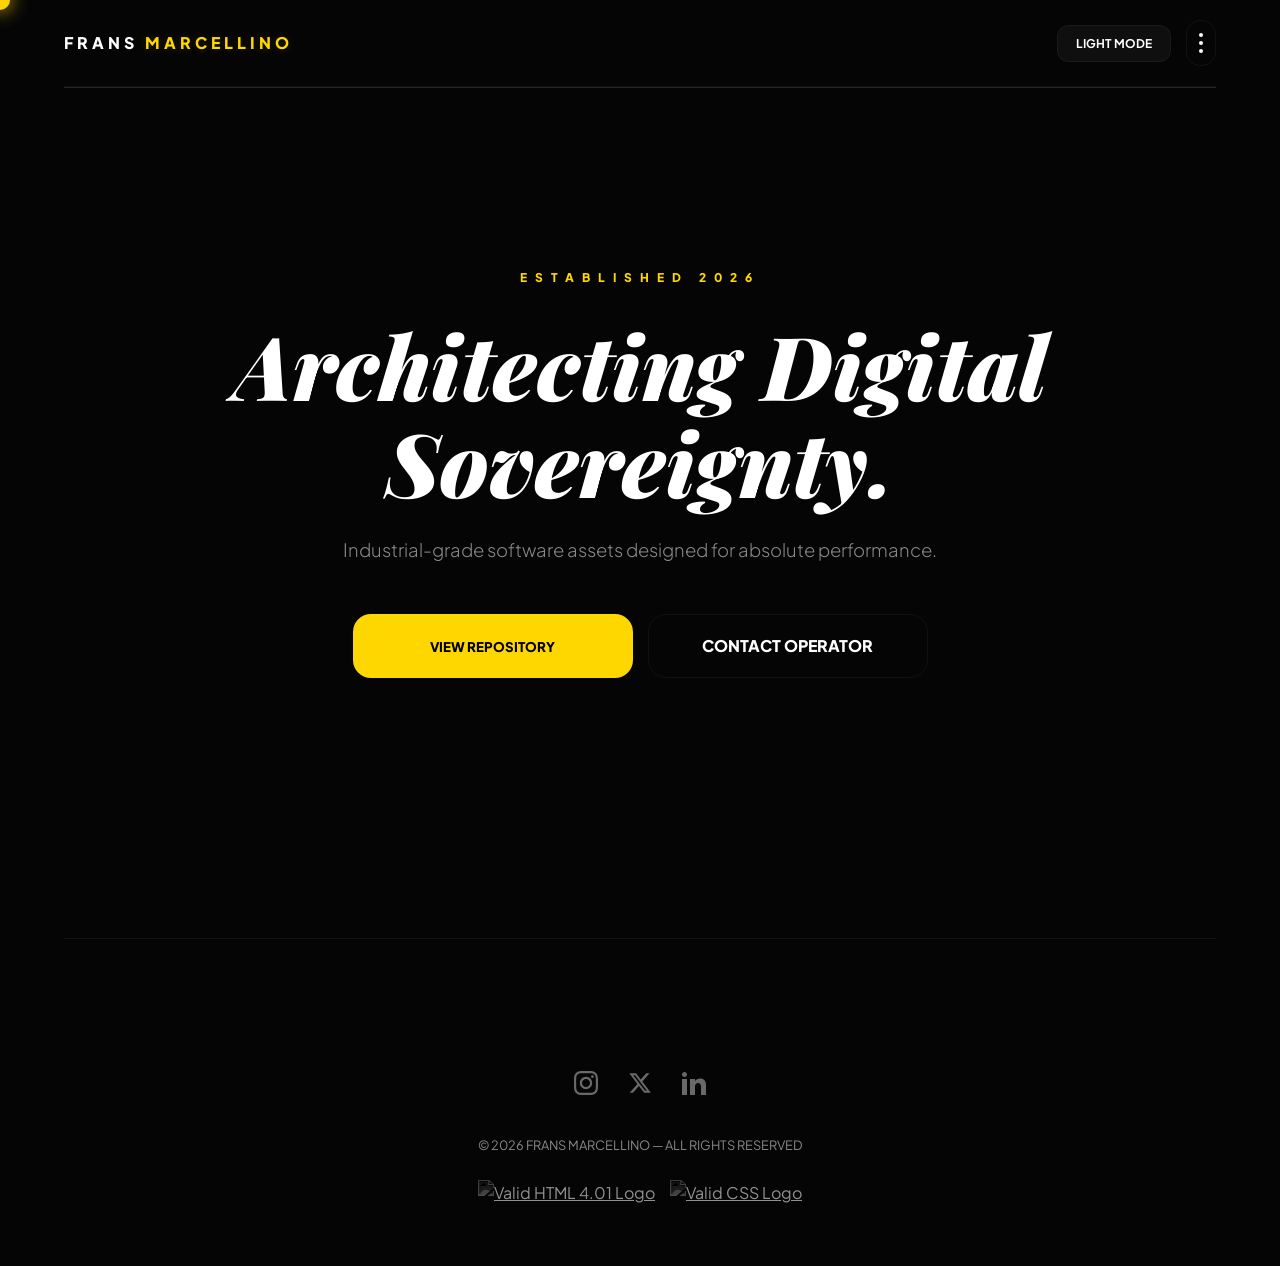
==== index.html @ 5ea83747 "Update print statement from 'Hello' to 'Goodbye'" ====
<!DOCTYPE html>
<html lang="id">
  <head>
    <meta charset="UTF-8">
    <meta name="viewport" content="width=device-width, initial-scale=1.0">

    <title>Frans Marcellino | Elite Vault v8.1.1 — Digital Architect Portfolio</title>
    <meta name="description" content="Official repository of Frans Marcellino. Industrial-grade software assets and AI Cinematic Artistry. Established 2026.">
    <meta name="author" content="Frans Marcellino">

    <!-- ═══ FONT PRECONNECT & PRELOAD ═══ -->
    <link rel="preconnect" href="https://fonts.googleapis.com">
    <link rel="preconnect" href="https://fonts.gstatic.com" crossorigin>
    <link rel="preload" as="style" href="https://fonts.googleapis.com/css2?family=Plus+Jakarta+Sans:wght@300;400;700;800&family=Playfair+Display:ital,wght@0,900;1,900&display=swap">
    <link rel="stylesheet" href="https://fonts.googleapis.com/css2?family=Plus+Jakarta+Sans:wght@300;400;700;800&family=Playfair+Display:ital,wght@0,900;1,900&display=swap" media="print" onload="this.media='all'">

    <style>
      /* ═══════════════════════════════════════
         CORE SYSTEM — Elite Vault v8.1.1
         ═══════════════════════════════════════ */

      /* ── 1. CSS CUSTOM PROPERTIES (THEME) ── */
      :root {
        --primary: #ffd700;
        --bg: #050505;
        --surface: #0f0f0f;
        --text-main: #fff;
        --text-dim: #888;
        --border: rgba(255, 255, 255, 0.05);
        --transition: cubic-bezier(0.23, 1, 0.32, 1);
        --glow: rgba(255, 215, 0, 0.15);
        --accent-gradient: linear-gradient(45deg, #ffd700, #ff8c00);
        --modal-overlay: rgba(0, 0, 0, 0.7);
      }
      body.light-mode {
        --bg: #f5f5f7;
        --surface: #ffffff;
        --text-main: #1d1d1f;
        --text-dim: #6e6e73;
        --border: rgba(0, 0, 0, 0.08);
        --glow: rgba(255, 215, 0, 0.3);
        --modal-overlay: rgba(255, 255, 255, 0.6);
      }

      /* ── 2. RESET & BASE ── */
      * {
        margin: 0;
        padding: 0;
        box-sizing: border-box;
        font-family: "Plus Jakarta Sans", sans-serif;
        cursor: none;
      }
      body {
        background: var(--bg);
        color: var(--text-main);
        line-height: 1.6;
        overflow-x: hidden;
        transition: background 0.5s var(--transition);
      }

      /* ── 3. LAYOUT UTILITIES ── */
      .container {
        max-width: 1300px;
        margin: 0 auto;
        padding: 0 5%;
      }
      .flex-center {
        display: flex;
        justify-content: center;
        align-items: center;
      }
      .flex-between {
        display: flex;
        justify-content: space-between;
        align-items: center;
      }
      .text-center {
        text-align: center;
      }

      /* ── 4. CUSTOM CURSOR ── */
      #cursor {
        width: 20px;
        height: 20px;
        background: var(--primary);
        border-radius: 50%;
        position: fixed;
        pointer-events: none;
        z-index: 9999;
        mix-blend-mode: difference;
        transition: transform 0.15s ease-out;
        transform: translate3d(-50%, -50%, 0);
        box-shadow: 0 0 20px var(--primary);
        will-change: transform;
      }
      @media (max-width: 768px) {
        #cursor { display: none; }
        * { cursor: auto !important; }
      }

      /* ── 5. NAVIGATION ── */
      nav {
        padding: 20px 0;
        display: flex;
        justify-content: space-between;
        align-items: center;
        position: sticky;
        top: 0;
        z-index: 1000;
        background: var(--bg);
        backdrop-filter: blur(25px);
        border-bottom: 1px solid var(--border);
        transition: background 0.5s var(--transition);
      }
      .logo {
        font-weight: 800;
        letter-spacing: 4px;
        font-size: 1rem;
        text-transform: uppercase;
        cursor: pointer;
      }
      .logo span {
        color: var(--primary);
        text-shadow: 0 0 10px var(--glow);
      }
      .nav-controls {
        display: flex;
        align-items: center;
        gap: 15px;
      }

      /* ── 6. NAV BUTTONS ── */
      .theme-toggle {
        background: var(--surface);
        border: 1px solid var(--border);
        color: var(--text-main);
        padding: 10px 18px;
        border-radius: 12px;
        font-weight: 700;
        font-size: 0.75rem;
        cursor: pointer;
        transition: 0.3s var(--transition);
      }
      .kebab-btn {
        background: none;
        border: 1px solid var(--border);
        padding: 12px;
        border-radius: 14px;
        display: flex;
        flex-direction: column;
        gap: 4px;
        cursor: pointer;
      }
      .dot {
        width: 4px;
        height: 4px;
        background: var(--text-main);
        border-radius: 50%;
      }

      /* ── 7. DROPDOWN MENU ── */
      .menu-wrapper {
        position: relative;
      }
      .dropdown-menu {
        position: absolute;
        right: 0;
        top: 100%;
        background: var(--surface);
        border: 1px solid var(--border);
        border-radius: 20px;
        width: 220px;
        z-index: 1001;
        box-shadow: 0 20px 40px rgba(0, 0, 0, 0.4);
        display: none;
        opacity: 0;
        transform: translateY(-10px);
        overflow: hidden;
        transition:
          opacity 0.3s var(--transition),
          transform 0.3s var(--transition);
      }
      .dropdown-menu.active {
        display: block;
        opacity: 1;
        transform: translateY(0);
      }

      /* ── 8. PAGE SYSTEM ── */
      .page {
        display: none;
        opacity: 0;
        transform: translateY(20px);
        filter: blur(5px);
        padding: 60px 0;
        min-height: 80vh;
        transition:
          opacity 0.6s var(--transition),
          transform 0.6s var(--transition),
          filter 0.6s var(--transition);
      }
      .page.active {
        display: block;
        opacity: 1;
        transform: translateY(0);
        filter: blur(0);
      }

      /* ── 9. HERO SECTION ── */
      .hero {
        text-align: center;
        position: relative;
        padding: 120px 0;
      }
      .hero-badge-style {
        font-size: 0.75rem;
        letter-spacing: 8px;
        color: var(--primary);
        margin-bottom: 30px;
        font-weight: 800;
        text-transform: uppercase;
      }
      .hero-title {
        font-family: "Playfair Display", serif;
        font-size: clamp(2.5rem, 8vw, 5.5rem);
        font-weight: 900;
        margin-bottom: 24px;
        line-height: 1.1;
        font-style: italic;
      }
      .hero-desc-style {
        color: var(--text-dim);
        max-width: 750px;
        margin: 0 auto 50px;
        font-size: 1.15rem;
        font-weight: 300;
      }
      .hero-cta-group {
        display: flex;
        gap: 15px;
        justify-content: center;
        flex-wrap: wrap;
        margin-top: 30px;
      }

      /* ── 10. GRID SYSTEM ── */
      .grid {
        display: grid;
        grid-template-columns: repeat(auto-fit, minmax(320px, 1fr));
        gap: 32px;
        margin-top: 50px;
      }

      /* ── 11. CARD COMPONENT ── */
      .card {
        background: var(--surface);
        border: 1px solid var(--border);
        border-radius: 28px;
        padding: 40px;
        position: relative;
        overflow: hidden;
        backdrop-filter: blur(10px);
        box-shadow: 0 10px 30px rgba(0, 0, 0, 0.2);
        z-index: 1;
        will-change: transform, border-color;
        transition: 0.6s var(--transition);
      }
      .card:hover {
        border-color: var(--primary);
        transform: translateY(-12px) scale(1.02);
        box-shadow:
          0 30px 60px rgba(0, 0, 0, 0.3),
          0 0 20px var(--glow);
      }

      /* ── 12. CARD ANIMATED BACKGROUNDS ── */
      .ev-video-bg {
        position: absolute;
        inset: 0;
        z-index: -1;
        opacity: 0;
        pointer-events: none;
        will-change: transform, opacity;
        transition: opacity 0.6s;
      }
      .card:hover .ev-video-bg {
        opacity: 0.15;
      }
      .ai-vid-1 {
        background: radial-gradient(circle, var(--primary) 0%, transparent 70%);
        animation: aiPulse 4s infinite;
      }
      .ai-vid-2 {
        background: repeating-linear-gradient(
          0deg,
          transparent,
          #00ffff 1px,
          transparent 2px
        );
        background-size: 100% 4px;
        animation: aiStream 5s linear infinite;
      }
      .ai-vid-3 {
        background-image:
          linear-gradient(var(--border) 1px, transparent 1px),
          linear-gradient(90deg, var(--border) 1px, transparent 1px);
        background-size: 20px 20px;
        animation: aiGrid 15s linear infinite;
      }
      .ai-vid-4 {
        background: conic-gradient(from 0deg, transparent, var(--primary), transparent);
        filter: blur(25px);
        animation: aiRotate 6s linear infinite;
      }

      @keyframes aiPulse {
        0%, 100% { transform: scale(1); opacity: 0.05; }
        50% { transform: scale(1.2); opacity: 0.2; }
      }
      @keyframes aiStream {
        from { transform: translateY(0); }
        to { transform: translateY(-40px); }
      }
      @keyframes aiGrid {
        from { background-position: 0 0; }
        to { background-position: 20px 20px; }
      }
      @keyframes aiRotate {
        from { transform: rotate(0deg); }
        to { transform: rotate(360deg); }
      }

      /* ── 13. CARD IMAGE ── */
      .card-img {
        width: 100%;
        height: auto;
        aspect-ratio: 4/3;
        border-radius: 20px;
        object-fit: cover;
        margin-bottom: 25px;
        background: #1a1a1a;
        position: relative;
        z-index: 2;
        filter: grayscale(1);
        transition: 0.8s var(--transition);
      }
      .card:hover .card-img {
        filter: grayscale(0);
        transform: scale(1.05);
      }

      /* ── 14. PRICE TAG ── */
      .price-tag {
        position: absolute;
        top: 30px;
        right: 30px;
        background: var(--accent-gradient);
        color: #000;
        padding: 8px 18px;
        border-radius: 12px;
        font-weight: 900;
        font-size: 0.8rem;
        z-index: 10;
      }

      /* ── 15. BUTTONS ── */
      .btn-premium {
        background: var(--primary);
        color: #000;
        padding: 18px;
        border-radius: 18px;
        width: 100%;
        border: none;
        font-weight: 800;
        text-transform: uppercase;
        cursor: pointer;
        text-align: center;
        display: inline-block;
        text-decoration: none;
        position: relative;
        z-index: 5;
        transition: 0.3s var(--transition);
      }
      .btn-outline {
        background: transparent;
        border: 1px solid var(--border);
        color: var(--text-main);
      }
      .btn-max-280 {
        max-width: 280px;
      }

      /* ── 16. SECTION HEADERS ── */
      .section-header {
        text-align: center;
        margin-bottom: 50px;
      }
      .section-header h2 {
        font-size: 2.8rem;
        letter-spacing: -2px;
        margin-bottom: 10px;
      }
      .section-header p {
        color: var(--text-dim);
        font-weight: 300;
      }

      /* About & FAQ synced header style */
      .section-header-editorial h2 {
        font-family: "Playfair Display", serif;
        font-style: italic;
        font-size: clamp(2rem, 8vw, 2.8rem);
        letter-spacing: -1px;
        margin-bottom: 10px;
        line-height: 1.1;
        font-weight: 900;
      }
      .section-header-editorial p {
        color: var(--text-dim);
        font-weight: 300;
        text-transform: uppercase;
        letter-spacing: 2px;
        font-size: 0.75rem;
      }

      /* ── 17. SEARCH BAR ── */
      .search-container {
        max-width: 500px;
        margin: 0 auto 40px;
      }
      #search-bar {
        width: 100%;
        padding: 18px;
        background: var(--surface);
        border: 1px solid var(--border);
        border-radius: 18px;
        color: var(--text-main);
        outline: none;
      }

      /* ── 18. ABOUT SECTION — CARD TEXT ── */
      .about-card-title {
        color: var(--primary);
        margin-bottom: 15px;
        font-size: 1.5rem;
      }
      .about-card-body {
        color: var(--text-dim);
        font-size: 1rem;
        line-height: 1.6;
        font-weight: 400;
      }

      /* ── 19. MODAL ── */
      #modal {
        position: fixed;
        inset: 0;
        background: var(--modal-overlay);
        backdrop-filter: blur(10px);
        -webkit-backdrop-filter: blur(10px);
        display: none;
        justify-content: center;
        align-items: center;
        z-index: 9999;
        padding: 20px;
        transition: all 0.5s var(--transition);
      }
      .m-box {
        background: var(--surface);
        padding: 50px 40px;
        border-radius: 32px;
        border: 1px solid var(--border);
        width: 100%;
        max-width: 500px;
        text-align: center;
        position: relative;
        box-shadow:
          0 40px 100px -20px rgba(0, 0, 0, 0.4),
          0 0 0 1px var(--border);
        animation: modalFloat 4s ease-in-out infinite;
        transition: transform 0.4s var(--transition), background 0.5s;
      }
      @keyframes modalFloat {
        0%, 100% { transform: translateY(0); }
        50% { transform: translateY(-10px); }
      }

      /* ── 20. MODAL CONTENT ── */
      .modal-status-label {
        font-size: 0.75rem;
        letter-spacing: 3px;
        color: var(--text-dim);
        text-transform: uppercase;
      }
      .modal-product-name {
        font-size: 1.5rem;
        font-weight: 800;
        margin-top: 5px;
        color: var(--primary);
        font-family: "Playfair Display", serif;
        font-style: italic;
      }
      .modal-price {
        font-size: 3rem;
        margin-top: 10px;
        background: var(--accent-gradient);
        -webkit-background-clip: text;
        -webkit-text-fill-color: transparent;
        font-weight: 900;
      }
      .modal-cancel-btn {
        background: none;
        border: none;
        color: inherit;
        cursor: pointer;
        margin-top: 25px;
        opacity: 0.5;
        font-size: 0.75rem;
        letter-spacing: 2px;
        font-weight: 800;
        display: block;
        width: 100%;
      }

      /* ── 21. DESCRIPTION BOX (MODAL) ── */
      .description-container {
        text-align: left;
        margin: 25px 0;
        padding: 20px;
        background: rgba(128, 128, 128, 0.05);
        border-radius: 20px;
        border: 1px solid var(--border);
      }
      .desc-headline {
        color: var(--text-main);
        font-weight: 800;
        font-size: 1.1rem;
        margin-bottom: 12px;
        display: block;
      }
      .desc-body {
        color: var(--text-dim);
        font-size: 0.9rem;
        line-height: 1.5;
        margin-bottom: 15px;
      }
      .desc-features {
        list-style: none;
        padding: 0;
      }
      .desc-features li {
        color: var(--text-main);
        font-size: 0.75rem;
        font-weight: 700;
        text-transform: uppercase;
        letter-spacing: 1px;
        margin-bottom: 6px;
        display: flex;
        align-items: center;
        gap: 8px;
        opacity: 0.9;
      }
      .desc-features li::before {
        content: "⚡";
        color: var(--primary);
        font-size: 0.7rem;
      }

      /* ── 22. FOOTER ── */
      footer {
        text-align: center;
        padding: 100px 0 60px;
        color: var(--text-dim);
        border-top: 1px solid var(--border);
        position: relative;
        margin-top: 80px;
      }
      .social-strip {
        display: flex;
        justify-content: center;
        gap: 30px;
        margin: 30px 0;
      }
      .social-strip a {
        color: var(--text-main);
        font-size: 1.4rem;
        opacity: 0.4;
        text-decoration: none;
        transition: all 0.3s var(--transition);
      }
      .social-strip a:hover {
        opacity: 1;
        color: var(--primary);
      }
      .footer-copy {
        margin-top: 20px;
        font-size: 0.8rem;
        color: var(--text-dim);
      }
      .validation-logos {
        display: flex;
        justify-content: center;
        gap: 15px;
        margin-top: 25px;
        opacity: 0.6;
      }
      .validation-logos img {
        filter: grayscale(1) invert(0);
        transition: 0.3s;
      }
      body:not(.light-mode) .validation-logos img {
        filter: grayscale(1) invert(1);
      }
      .validation-logos a:hover img {
        filter: grayscale(0) invert(0);
        opacity: 1;
      }

      /* ── 23. RESPONSIVE ── */
      @media (max-width: 480px) {
        .m-box {
          padding: 30px 20px;
          margin: 10px;
        }
        .modal-price {
          font-size: 2.2rem;
        }
      }

      /* ── 24. FAQ SECTION — synced with About ── */
      #faq header h2 {
        font-family: "Playfair Display", serif !important;
        font-style: italic !important;
        font-size: clamp(2rem, 8vw, 2.8rem) !important;
        letter-spacing: -1px !important;
        margin-bottom: 10px !important;
        line-height: 1.1 !important;
        font-weight: 900 !important;
      }
      #faq header p {
        color: var(--text-dim) !important;
        font-weight: 300 !important;
        text-transform: uppercase !important;
        letter-spacing: 2px !important;
        font-size: 0.75rem !important;
      }
    </style>
  </head>

  <body>
    <!-- ═══ CUSTOM CURSOR ═══ -->
    <div id="cursor" aria-hidden="true"></div>

    <div class="container">

      <!-- ═══ HEADER / NAV ═══ -->
      <header>
        <nav aria-label="Main Navigation">
          <div class="logo">
            <a href="#top" style="text-decoration: none; color: inherit;" aria-label="Frans Marcellino Home">
              FRANS <span>MARCELLINO</span>
            </a>
          </div>

          <div class="nav-controls">
            <button class="theme-toggle" id="theme-btn" onclick="toggleTheme()">
              LIGHT MODE
            </button>
            <div class="menu-wrapper">
              <button class="kebab-btn" id="kebab-menu-btn"
                onclick="toggleMenu(false, event)"
                aria-label="Open Menu"
                aria-haspopup="true"
                aria-expanded="false">
                <span class="dot"></span>
                <span class="dot"></span>
                <span class="dot"></span>
              </button>
              <div id="dropdown" class="dropdown-menu">
                <div id="social-links"></div>
              </div>
            </div>
          </div>
        </nav>
      </header>

      <!-- ═══ MAIN CONTENT ═══ -->
      <main id="main-content">

        <!-- ── HOME PAGE ── -->
        <section id="home" class="page active" aria-labelledby="home-heading">
          <!-- Visually hidden H1 for SEO/accessibility -->
          <h1 id="home-heading" style="position:absolute;width:1px;height:1px;padding:0;margin:-1px;overflow:hidden;clip:rect(0,0,0,0);border:0;">
            Frans Marcellino Digital Architect Portfolio
          </h1>

          <article class="hero">
            <h2 class="hero-badge-style">ESTABLISHED 2026</h2>
            <p class="hero-title">Architecting Digital Sovereignty.</p>
            <p class="hero-desc-style">
              Industrial-grade software assets designed for absolute performance.
            </p>
            <div class="hero-cta-group">
              <button class="btn-premium btn-max-280" onclick="navigateTo('market')">
                VIEW REPOSITORY
              </button>
              <a href="mailto:fransmarselinosroyer@gmail.com"
                class="btn-premium btn-outline btn-max-280">
                CONTACT OPERATOR
              </a>
            </div>
          </article>
        </section>

        <!-- ── MARKET / REPOSITORY PAGE ── -->
        <section id="market" class="page" aria-labelledby="market-title">
          <header class="section-header">
            <h2 id="market-title">The Repository</h2>
            <p>CURATED ASSETS BY FRANS MARCELLINO</p>
          </header>
          <div class="search-container">
            <input type="text" id="search-bar"
              aria-label="Search Assets"
              placeholder="Filter Assets..."
              onkeyup="handleSearch()">
          </div>
          <div class="grid product-grid" id="main-grid"></div>
        </section>

        <!-- ── ABOUT PAGE ── -->
        <section id="about" class="page" aria-labelledby="about-title">
          <header class="section-header section-header-editorial" style="padding: 0 20px;">
            <h2 id="about-title">The Architecture of Absolute Precision</h2>
            <p>VALIDATED CORE & EMPIRICAL PERFORMANCE</p>
          </header>

          <div style="max-width: 1100px; margin: 0 auto;">
            <div class="grid about-grid">

              <article class="card about-card">
                <div class="ev-video-bg ai-vid-1"></div>
                <h3 class="about-card-title">Zero-Error Technical Integrity</h3>
                <p class="about-card-body">
                  Elite Vault V8 is engineered for those who demand absolute stability. Every line of code has been meticulously audited to ensure a zero-error environment.
                </p>
              </article>

              <article class="card about-card">
                <div class="ev-video-bg ai-vid-2"></div>
                <h3 class="about-card-title">AI Cinematic Artistry</h3>
                <p class="about-card-body">
                  Menggabungkan kecerdasan buatan dengan estetika visual kelas atas. Kami membangun aset digital yang tidak hanya berfungsi secara teknis, tetapi juga menghadirkan pengalaman sinematik yang mendalam.
                </p>
              </article>

              <article class="card about-card">
                <div class="ev-video-bg ai-vid-3"></div>
                <h3 class="about-card-title">Sovereign Architecture</h3>
                <p class="about-card-body">
                  Setiap aset dirancang dengan prinsip kedaulatan digital. Memberikan kontrol penuh kepada pengguna melalui struktur kode yang bersih, modular, dan siap untuk skalabilitas industri masa depan.
                </p>
              </article>

              <article class="card about-card">
                <div class="ev-video-bg ai-vid-4"></div>
                <h3 class="about-card-title">Empirical Performance</h3>
                <p class="about-card-body">
                  Kecepatan adalah standar utama. Dengan optimasi tingkat tinggi pada setiap komponen, kami memastikan performa yang konsisten di berbagai perangkat, menjaga otoritas digital Anda tetap tanpa tanding.
                </p>
              </article>

            </div>
          </div>
        </section>

        <!-- ── FAQ PAGE ── -->
        <section id="faq" class="page" aria-labelledby="faq-title">
          <header class="section-header" style="text-align: center; margin-bottom: 50px;">
            <h2 id="faq-title">Knowledge Base</h2>
            <p>ACQUISITION PROTOCOLS & INTEL</p>
          </header>
          <div class="grid faq-grid" id="faq-grid"></div>
        </section>

      </main>

      <!-- ═══ FOOTER ═══ -->
      <footer>
        <div class="social-strip">
          <!-- Instagram -->
          <a href="#" aria-label="Instagram">
            <svg width="24" height="24" fill="currentColor" viewBox="0 0 24 24">
              <path d="M12 2.163c3.204 0 3.584.012 4.85.07 1.366.062 2.633.332 3.608 1.308.975.975 1.247 2.242 1.308 3.607.058 1.266.07 1.646.07 4.85s-.012 3.584-.07 4.85c-.062 1.366-.332 2.633-1.308 3.608-.975.975-2.242 1.247-3.607 1.308-1.266.058-1.646.07-4.85.07s-3.584-.012-4.85-.07c-1.366-.062-2.633-.332-3.608-1.308-.975-.975-1.247-2.242-1.308-3.607-.058-1.266-.07-1.646-.07-4.85s.012-3.584.07-4.85c.062-1.366.332-2.633 1.308-3.608.975-.975 2.242-1.247 3.607-1.308 1.266-.058 1.646-.07 4.85-.07zm0-2.163c-3.259 0-3.667.014-4.947.072-4.358.2-6.78 2.618-6.98 6.98-.059 1.281-.073 1.689-.073 4.948s.014 3.667.072 4.947c.2 4.337 2.617 6.78 6.979 6.98 1.281.059 1.689.073 4.948.073s3.667-.014 4.947-.072c4.357-.2 6.78-2.618 6.98-6.98.058-1.281.072-1.689.072-4.948s-.014-3.667-.072-4.947c-.2-4.358-2.618-6.78-6.98-6.98-1.281-.059-1.69-.072-4.949-.072zm0 5.838c-3.403 0-6.162 2.759-6.162 6.162s2.759 6.162 6.162 6.162 6.162-2.759 6.162-6.162-2.759-6.162-6.162-6.162zm0 10.162c-2.209 0-4-1.791-4-4s1.791-4 4-4 4 1.791 4 4-1.791 4-4 4zm6.406-11.845c-.796 0-1.441.645-1.441 1.44s.645 1.44 1.441 1.44c.795 0 1.439-.645 1.439-1.44s-.644-1.44-1.439-1.44z"/>
            </svg>
          </a>
          <!-- Twitter / X -->
          <a href="#" aria-label="Twitter">
            <svg width="24" height="24" viewBox="0 0 24 24" fill="currentColor">
              <path d="M18.244 2.25h3.308l-7.227 8.26 8.502 11.24H16.17l-5.214-6.817L4.99 21.75H1.68l7.73-8.835L1.25 2.25h6.763l4.711 6.231zm-1.161 17.52h1.833L7.084 4.126H5.117z"/>
            </svg>
          </a>
          <!-- LinkedIn -->
          <a href="#" aria-label="LinkedIn">
            <svg width="24" height="24" fill="currentColor" viewBox="0 0 24 24">
              <path d="M4.98 3.5c0 1.381-1.11 2.5-2.48 2.5s-2.48-1.119-2.48-2.5c0-1.38 1.11-2.5 2.48-2.5s2.48 1.12 2.48 2.5zm.02 4.5h-5v16h5v-16zm7.982 0h-4.968v16h4.969v-8.399c0-4.67 6.029-5.052 6.029 0v8.399h4.988v-10.131c0-7.88-8.922-7.593-11.018-3.714v-2.155z"/>
            </svg>
          </a>
        </div>

        <div id="footer-text" class="footer-copy">
          © 2026 Frans Marcellino. All Rights Reserved.
        </div>

        <div class="validation-logos">
          <a href="#" aria-label="W3C HTML5 Validation Verification">
            <img src="https://www.w3.org/Icons/valid-html401" alt="Valid HTML 4.01 Logo" height="31" width="88">
          </a>
          <a href="#" aria-label="W3C CSS3 Validation Verification">
            <img src="https://www.w3.org/Icons/valid-css" alt="Valid CSS Logo" height="31" width="88">
          </a>
        </div>
      </footer>

    </div><!-- /.container -->

    <!-- ═══ MODAL ═══ -->
    <div id="modal" role="dialog" aria-modal="true" aria-labelledby="modal-status-label">
      <div class="m-box">
        <h3 id="modal-status-label" class="modal-status-label">ASSET SELECTION</h3>
        <p id="target-name" class="modal-product-name">Product Name</p>
        <p id="target-price" class="modal-price">$0</p>

        <div class="description-container" id="target-description-box">
          <span class="desc-headline" id="desc-headline">Headline Asset</span>
          <p class="desc-body" id="desc-body">Architecting digital sovereignty with industrial-grade precision.</p>
          <ul class="desc-features" id="desc-features"></ul>
        </div>

        <button class="btn-premium" id="acquire-btn" onclick="confirmInquiry()">BUY</button>
        <button class="modal-cancel-btn" onclick="closeModal()">CANCEL PROTOCOL</button>
      </div>
    </div>

    <!-- ═══ INLINE SCRIPTS ═══ -->
    <script>
      /* ── Product Data ── */
      const productData = {
        "Titan Core": {
          headline: "Industrial-Grade Infrastructure",
          body: "Master your infrastructure with a high-performance SaaS framework. Engineered for rapid scaling and absolute authority.",
          features: ["SaaS Architecture", "Rapid Scaling", "Validated Core", "High-Load Capacity"]
        },
        "Quantum UI": {
          headline: "Cinematic Interface Architecture",
          body: "Experience the next generation of interface design. A modular, lightning-fast component library built for cinematic web architectures.",
          features: ["Modular Components", "Next-Gen Design", "Tailwind Native", "Performance Optimized"]
        },
        "SecureAuth X": {
          headline: "Immutable Authentication Protocol",
          body: "Implement impenetrable security protocols. Advanced multi-layer authentication designed to safeguard high-value digital assets.",
          features: ["Multi-Layer Auth", "Zero-Latency Logic", "Enterprise Encryption", "Asset Guarding"]
        },
        "Nebula AI": {
          headline: "Neural Workflow Orchestration",
          body: "Leverage the power of neural processing. An intelligent engine designed to automate complex workflows with surgical precision.",
          features: ["Neural Prompting", "Workflow Automation", "LLM Ready", "High Precision"]
        },
        "Apex CMS": {
          headline: "Engineering Digital Authority",
          body: "Dominate your content ecosystem. A streamlined management system built for high-frequency updates and enterprise-grade performance.",
          features: ["Streamlined Management", "Performance Focused", "SEO Native", "Content Sovereignty"]
        },
        "Zenith ERP": {
          headline: "Command Center Operations",
          body: "The ultimate command center for business operations. Integrated resource planning that delivers total operational sovereignty.",
          features: ["Resource Planning", "Operational Sync", "Real-Time Tracking", "Sovereign Logistics"]
        },
        "Vortex DB": {
          headline: "High-Velocity Data Stream",
          body: "High-velocity data management with zero latency. Engineered to handle massive datasets while maintaining peak structural integrity.",
          features: ["Zero Latency", "Massive Scalability", "Structural Integrity", "Edge Sync"]
        },
        "Cipher Mesh": {
          headline: "Encrypted Network Sovereignty",
          body: "Secure your digital borders with advanced encryption. Delivers seamless connectivity and impenetrable data sovereignty.",
          features: ["Advanced Encryption", "Seamless Connectivity", "Mesh Protocol", "Data Sovereignty"]
        }
      };

      /* ── Modal Controls ── */
      function openModal(name, price) {
        document.getElementById('target-name').innerText = name;
        document.getElementById('target-price').innerText = price;

        const data = productData[name] || {
          headline: "Digital Asset",
          body: "Elite industrial-grade software asset.",
          features: ["Validated Core", "High Performance"]
        };

        document.getElementById('desc-headline').innerText = data.headline;
        document.getElementById('desc-body').innerText = data.body;

        const featureList = document.getElementById('desc-features');
        featureList.innerHTML = '';
        data.features.forEach(feat => {
          const li = document.createElement('li');
          li.innerText = feat;
          featureList.appendChild(li);
        });

        document.getElementById('modal').style.display = 'flex';
        document.body.style.overflow = 'hidden';
      }

      function closeModal() {
        document.getElementById('modal').style.display = 'none';
        document.body.style.overflow = 'auto';
      }

      function confirmInquiry() {
        const name = document.getElementById('target-name').innerText;
        alert(`Initializing acquisition protocol for: ${name}. Contacting repository operator...`);
        closeModal();
      }

      /* ── Theme Toggle ── */
      function toggleTheme() {
        document.body.classList.toggle('light-mode');
        const btn = document.getElementById('theme-btn');
        btn.innerText = document.body.classList.contains('light-mode') ? 'DARK MODE' : 'LIGHT MODE';
      }

      /* ── Custom Cursor ── */
      const cursor = document.getElementById('cursor');
      document.addEventListener('mousemove', (e) => {
        cursor.style.left = e.clientX + 'px';
        cursor.style.top = e.clientY + 'px';
      });
    </script>

    <!-- ═══ EXTERNAL SCRIPT ═══ -->
    <script src="assets/js/script.js" defer></script>
  </body>
</html>
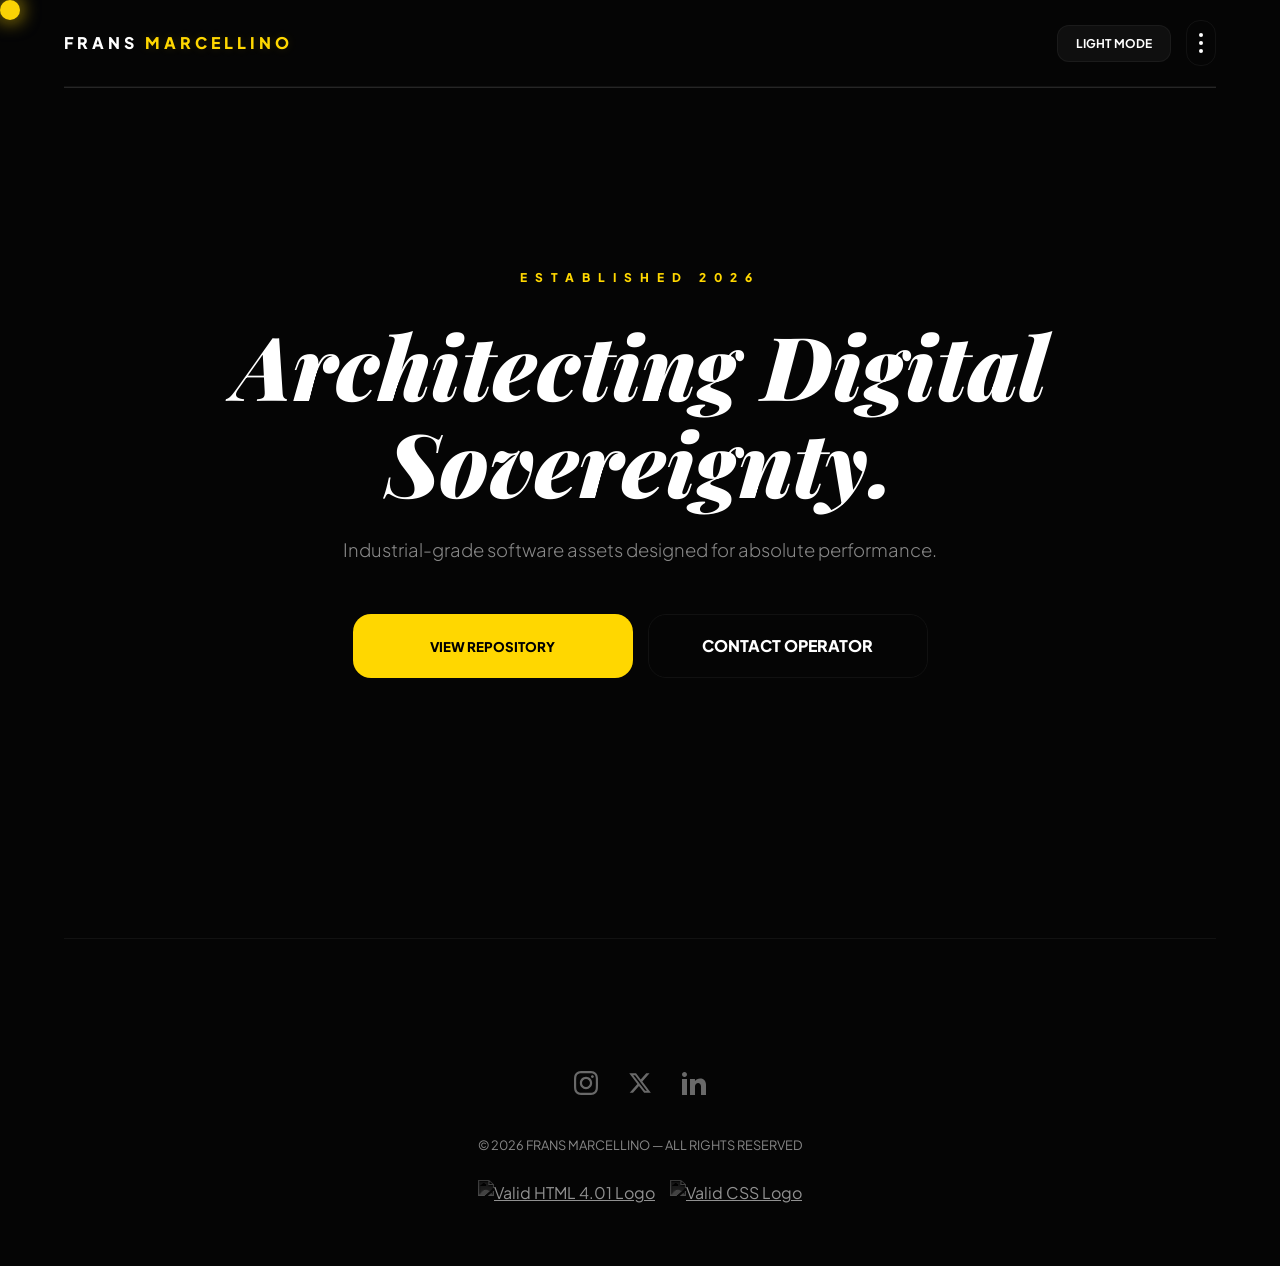
==== commit b01b94e3: "Refactor custom cursor and modal scripts Updated custom cursor implementation and removed inline scr" ====
--- a/index.html
+++ b/index.html
@@ -78,7 +78,10 @@
         text-align: center;
       }
 
-      /* ── 4. CUSTOM CURSOR ── */
+      /* ── 4. CUSTOM CURSOR ──
+         FIX [CSS-01]: Removed transform: translate3d(-50%, -50%, 0) dari CSS.
+         JS mengambil alih penuh via translate3d(calc(Xpx - 50%), calc(Ypx - 50%), 0).
+         Menghapus konflik dua sumber transform pada property yang sama. */
       #cursor {
         width: 20px;
         height: 20px;
@@ -89,7 +92,6 @@
         z-index: 9999;
         mix-blend-mode: difference;
         transition: transform 0.15s ease-out;
-        transform: translate3d(-50%, -50%, 0);
         box-shadow: 0 0 20px var(--primary);
         will-change: transform;
       }
@@ -404,8 +406,6 @@
         color: var(--text-dim);
         font-weight: 300;
       }
-
-      /* About & FAQ synced header style */
       .section-header-editorial h2 {
         font-family: "Playfair Display", serif;
         font-style: italic;
@@ -689,7 +689,6 @@
 
         <!-- ── HOME PAGE ── -->
         <section id="home" class="page active" aria-labelledby="home-heading">
-          <!-- Visually hidden H1 for SEO/accessibility -->
           <h1 id="home-heading" style="position:absolute;width:1px;height:1px;padding:0;margin:-1px;overflow:hidden;clip:rect(0,0,0,0);border:0;">
             Frans Marcellino Digital Architect Portfolio
           </h1>
@@ -787,19 +786,16 @@
       <!-- ═══ FOOTER ═══ -->
       <footer>
         <div class="social-strip">
-          <!-- Instagram -->
           <a href="#" aria-label="Instagram">
             <svg width="24" height="24" fill="currentColor" viewBox="0 0 24 24">
               <path d="M12 2.163c3.204 0 3.584.012 4.85.07 1.366.062 2.633.332 3.608 1.308.975.975 1.247 2.242 1.308 3.607.058 1.266.07 1.646.07 4.85s-.012 3.584-.07 4.85c-.062 1.366-.332 2.633-1.308 3.608-.975.975-2.242 1.247-3.607 1.308-1.266.058-1.646.07-4.85.07s-3.584-.012-4.85-.07c-1.366-.062-2.633-.332-3.608-1.308-.975-.975-1.247-2.242-1.308-3.607-.058-1.266-.07-1.646-.07-4.85s.012-3.584.07-4.85c.062-1.366.332-2.633 1.308-3.608.975-.975 2.242-1.247 3.607-1.308 1.266-.058 1.646-.07 4.85-.07zm0-2.163c-3.259 0-3.667.014-4.947.072-4.358.2-6.78 2.618-6.98 6.98-.059 1.281-.073 1.689-.073 4.948s.014 3.667.072 4.947c.2 4.337 2.617 6.78 6.979 6.98 1.281.059 1.689.073 4.948.073s3.667-.014 4.947-.072c4.357-.2 6.78-2.618 6.98-6.98.058-1.281.072-1.689.072-4.948s-.014-3.667-.072-4.947c-.2-4.358-2.618-6.78-6.98-6.98-1.281-.059-1.69-.072-4.949-.072zm0 5.838c-3.403 0-6.162 2.759-6.162 6.162s2.759 6.162 6.162 6.162 6.162-2.759 6.162-6.162-2.759-6.162-6.162-6.162zm0 10.162c-2.209 0-4-1.791-4-4s1.791-4 4-4 4 1.791 4 4-1.791 4-4 4zm6.406-11.845c-.796 0-1.441.645-1.441 1.44s.645 1.44 1.441 1.44c.795 0 1.439-.645 1.439-1.44s-.644-1.44-1.439-1.44z"/>
             </svg>
           </a>
-          <!-- Twitter / X -->
           <a href="#" aria-label="Twitter">
             <svg width="24" height="24" viewBox="0 0 24 24" fill="currentColor">
               <path d="M18.244 2.25h3.308l-7.227 8.26 8.502 11.24H16.17l-5.214-6.817L4.99 21.75H1.68l7.73-8.835L1.25 2.25h6.763l4.711 6.231zm-1.161 17.52h1.833L7.084 4.126H5.117z"/>
             </svg>
           </a>
-          <!-- LinkedIn -->
           <a href="#" aria-label="LinkedIn">
             <svg width="24" height="24" fill="currentColor" viewBox="0 0 24 24">
               <path d="M4.98 3.5c0 1.381-1.11 2.5-2.48 2.5s-2.48-1.119-2.48-2.5c0-1.38 1.11-2.5 2.48-2.5s2.48 1.12 2.48 2.5zm.02 4.5h-5v16h5v-16zm7.982 0h-4.968v16h4.969v-8.399c0-4.67 6.029-5.052 6.029 0v8.399h4.988v-10.131c0-7.88-8.922-7.593-11.018-3.714v-2.155z"/>
@@ -841,9 +837,14 @@
       </div>
     </div>
 
-    <!-- ═══ INLINE SCRIPTS ═══ -->
+    <!-- ═══ INLINE SCRIPTS ═══
+         FIX [HTML-01]: Dihapus inline cursor mousemove (left/top) — JS utama
+         menggunakan transform. Dua mekanisme tidak boleh berjalan bersamaan.
+         FIX [HTML-02]: productData tetap dipertahankan untuk modal inline fallback.
+         openModal di HTML sekarang menggunakan textContent bukan innerText HTML.
+    ═══ -->
     <script>
-      /* ── Product Data ── */
+      /* ── Product Data (inline modal fallback) ── */
       const productData = {
         "Titan Core": {
           headline: "Industrial-Grade Infrastructure",
@@ -887,56 +888,27 @@
         }
       };
 
-      /* ── Modal Controls ── */
-      function openModal(name, price) {
-        document.getElementById('target-name').innerText = name;
-        document.getElementById('target-price').innerText = price;
-
-        const data = productData[name] || {
-          headline: "Digital Asset",
-          body: "Elite industrial-grade software asset.",
-          features: ["Validated Core", "High Performance"]
-        };
-
-        document.getElementById('desc-headline').innerText = data.headline;
-        document.getElementById('desc-body').innerText = data.body;
-
-        const featureList = document.getElementById('desc-features');
-        featureList.innerHTML = '';
-        data.features.forEach(feat => {
-          const li = document.createElement('li');
-          li.innerText = feat;
-          featureList.appendChild(li);
-        });
-
-        document.getElementById('modal').style.display = 'flex';
-        document.body.style.overflow = 'hidden';
-      }
-
-      function closeModal() {
-        document.getElementById('modal').style.display = 'none';
-        document.body.style.overflow = 'auto';
-      }
-
-      function confirmInquiry() {
-        const name = document.getElementById('target-name').innerText;
-        alert(`Initializing acquisition protocol for: ${name}. Contacting repository operator...`);
-        closeModal();
-      }
-
-      /* ── Theme Toggle ── */
+      /* ── Theme Toggle (inline fallback) ── */
       function toggleTheme() {
         document.body.classList.toggle('light-mode');
         const btn = document.getElementById('theme-btn');
-        btn.innerText = document.body.classList.contains('light-mode') ? 'DARK MODE' : 'LIGHT MODE';
-      }
-
-      /* ── Custom Cursor ── */
-      const cursor = document.getElementById('cursor');
-      document.addEventListener('mousemove', (e) => {
-        cursor.style.left = e.clientX + 'px';
-        cursor.style.top = e.clientY + 'px';
-      });
+        if (btn) btn.textContent = document.body.classList.contains('light-mode') ? 'DARK MODE' : 'LIGHT MODE';
+      }
+
+      /* ── closeModal (inline fallback) ── */
+      function closeModal() {
+        const modal = document.getElementById('modal');
+        if (modal) modal.style.display = 'none';
+        document.body.style.overflow = 'auto';
+      }
+
+      /* ── confirmInquiry (inline fallback) ── */
+      function confirmInquiry() {
+        const nameEl = document.getElementById('target-name');
+        const name = nameEl ? nameEl.textContent : '';
+        alert('Initializing acquisition protocol for: ' + name + '. Contacting repository operator...');
+        closeModal();
+      }
     </script>
 
     <!-- ═══ EXTERNAL SCRIPT ═══ -->
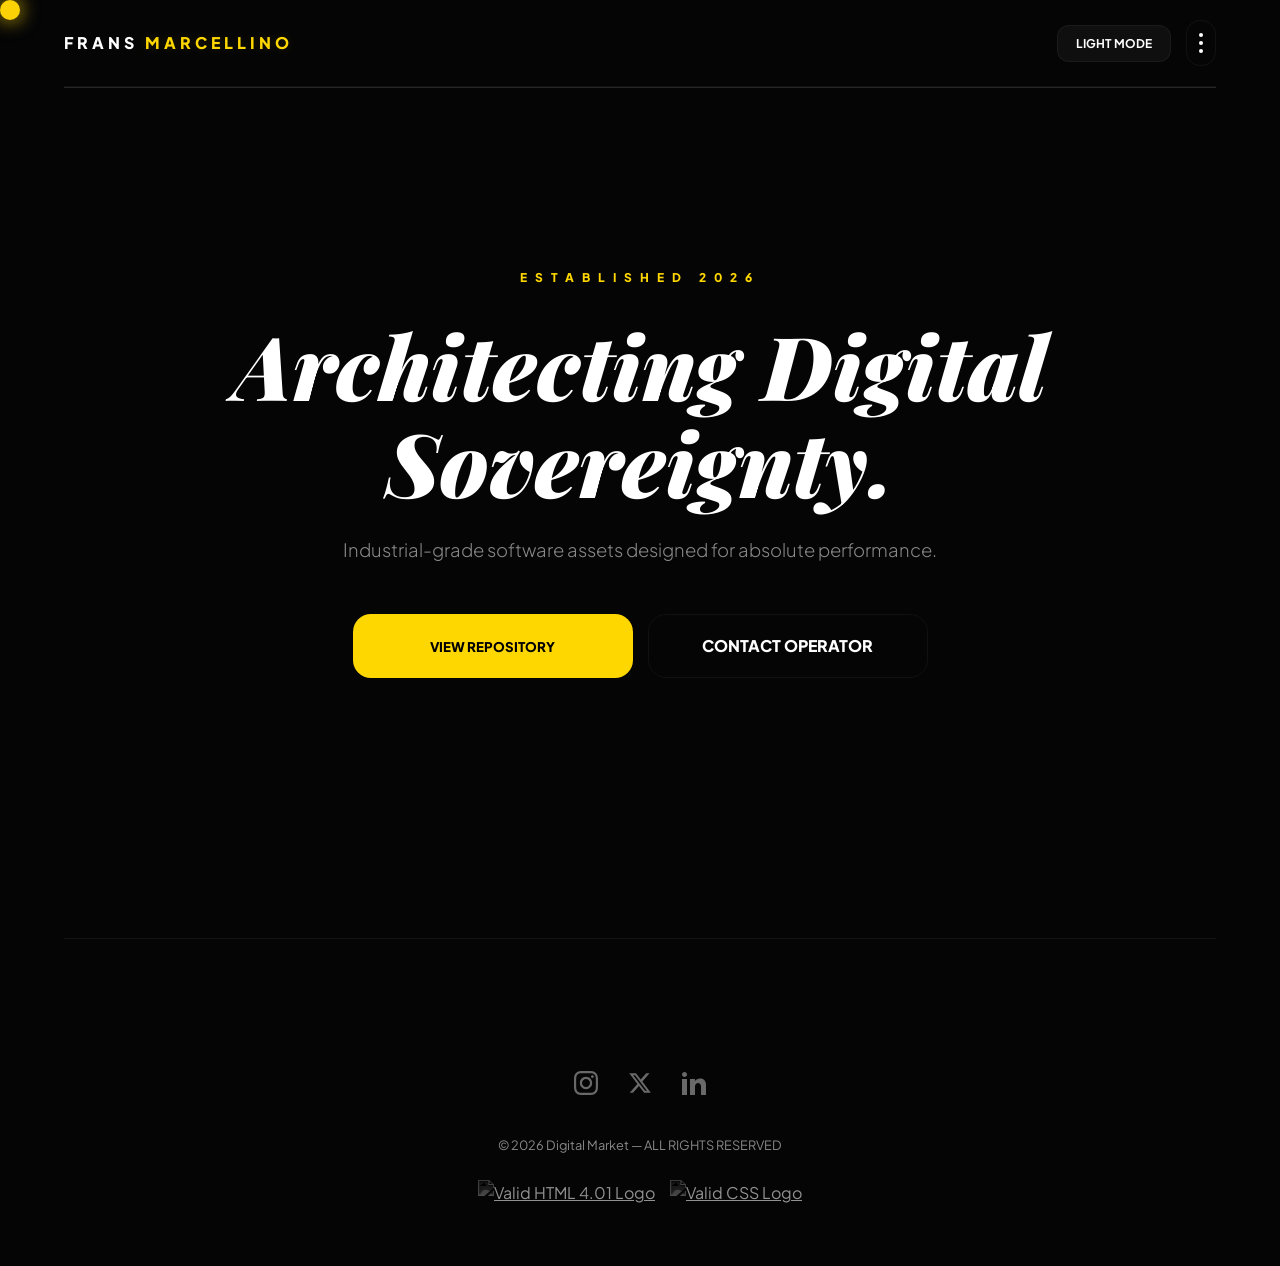
==== commit 0288ffea: "Update branding from Frans Marcellino to Digital Market" ====
--- a/index.html
+++ b/index.html
@@ -4,9 +4,9 @@
     <meta charset="UTF-8">
     <meta name="viewport" content="width=device-width, initial-scale=1.0">
 
-    <title>Frans Marcellino | Elite Vault v8.1.1 — Digital Architect Portfolio</title>
-    <meta name="description" content="Official repository of Frans Marcellino. Industrial-grade software assets and AI Cinematic Artistry. Established 2026.">
-    <meta name="author" content="Frans Marcellino">
+    <title>Digital Market | Elite Vault v8.1.1 — Digital Architect Portfolio</title>
+    <meta name="description" content="Official repository of Digital Market. Industrial-grade software assets and AI Cinematic Artistry. Established 2026.">
+    <meta name="author" content="Digital Market">
 
     <!-- ═══ FONT PRECONNECT & PRELOAD ═══ -->
     <link rel="preconnect" href="https://fonts.googleapis.com">
@@ -657,7 +657,7 @@
       <header>
         <nav aria-label="Main Navigation">
           <div class="logo">
-            <a href="#top" style="text-decoration: none; color: inherit;" aria-label="Frans Marcellino Home">
+            <a href="#top" style="text-decoration: none; color: inherit;" aria-label="Digital Market Home">
               FRANS <span>MARCELLINO</span>
             </a>
           </div>
@@ -690,7 +690,7 @@
         <!-- ── HOME PAGE ── -->
         <section id="home" class="page active" aria-labelledby="home-heading">
           <h1 id="home-heading" style="position:absolute;width:1px;height:1px;padding:0;margin:-1px;overflow:hidden;clip:rect(0,0,0,0);border:0;">
-            Frans Marcellino Digital Architect Portfolio
+            Digital Market Digital Architect Portfolio
           </h1>
 
           <article class="hero">
@@ -715,7 +715,7 @@
         <section id="market" class="page" aria-labelledby="market-title">
           <header class="section-header">
             <h2 id="market-title">The Repository</h2>
-            <p>CURATED ASSETS BY FRANS MARCELLINO</p>
+            <p>CURATED ASSETS BY DIGITAL MARKET</p>
           </header>
           <div class="search-container">
             <input type="text" id="search-bar"
@@ -804,7 +804,7 @@
         </div>
 
         <div id="footer-text" class="footer-copy">
-          © 2026 Frans Marcellino. All Rights Reserved.
+          © 2026 Digital Market. All Rights Reserved.
         </div>
 
         <div class="validation-logos">
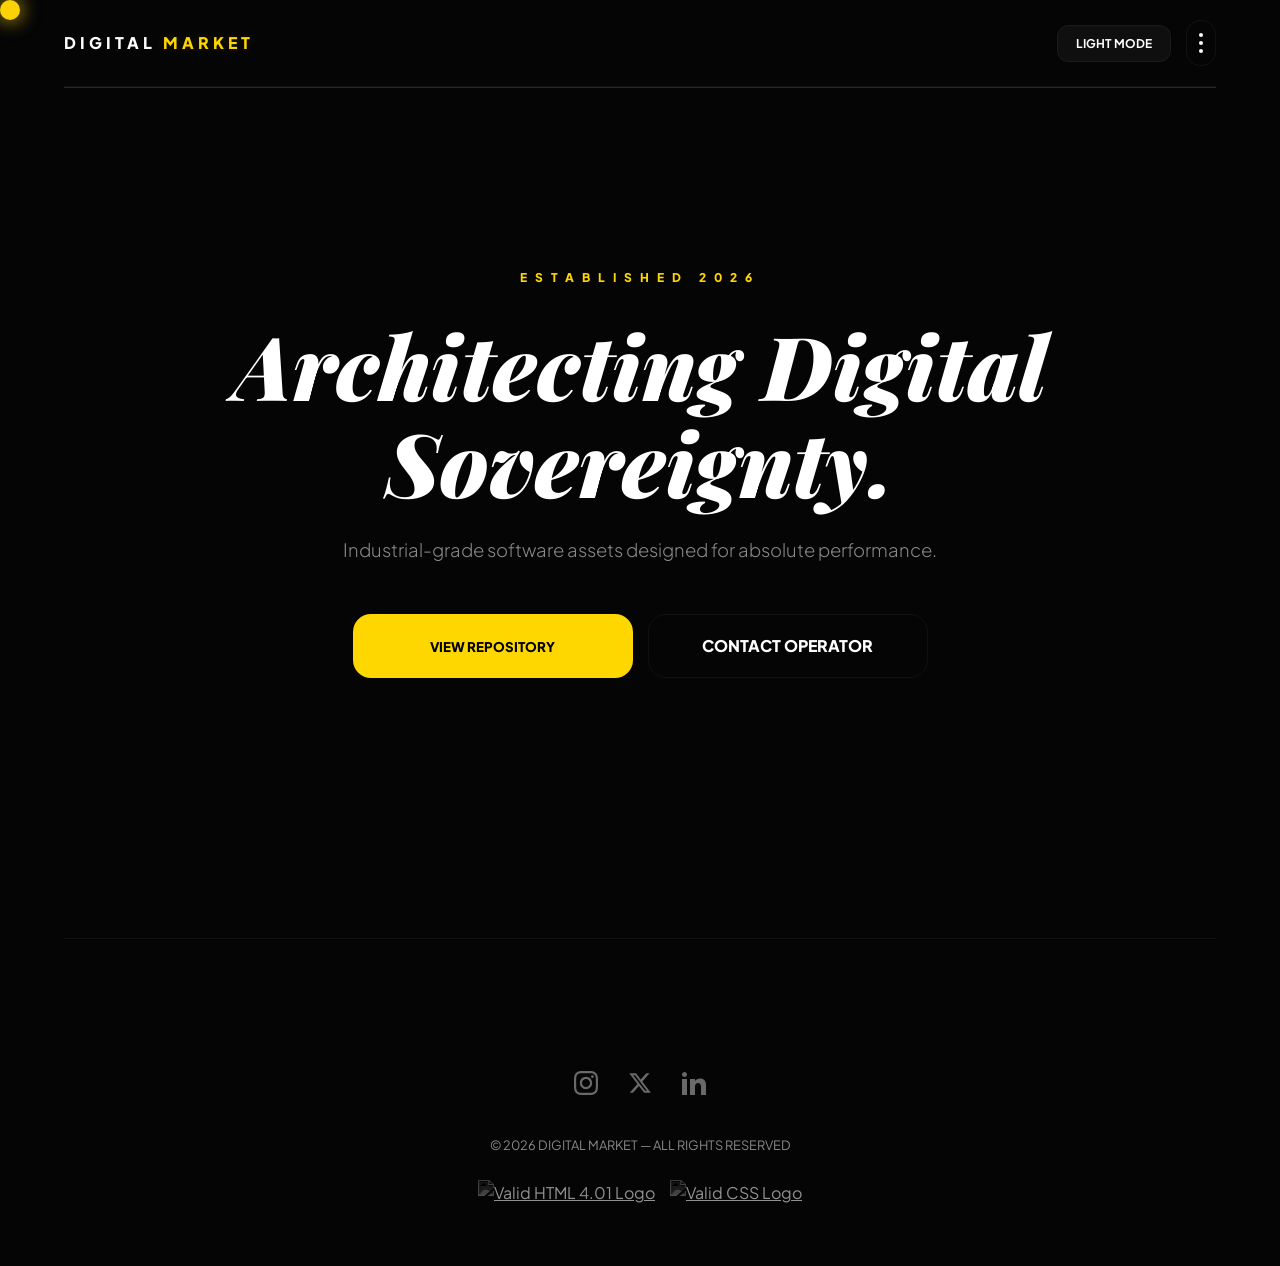
==== commit 3d7cb307: "Update branding and contact email in index.html" ====
--- a/index.html
+++ b/index.html
@@ -658,7 +658,7 @@
         <nav aria-label="Main Navigation">
           <div class="logo">
             <a href="#top" style="text-decoration: none; color: inherit;" aria-label="Digital Market Home">
-              FRANS <span>MARCELLINO</span>
+              DIGITAL <span>MARKET</span>
             </a>
           </div>
 
@@ -703,7 +703,7 @@
               <button class="btn-premium btn-max-280" onclick="navigateTo('market')">
                 VIEW REPOSITORY
               </button>
-              <a href="mailto:fransmarselinosroyer@gmail.com"
+              <a href="mailto:digitalmarket@gmail.com"
                 class="btn-premium btn-outline btn-max-280">
                 CONTACT OPERATOR
               </a>
